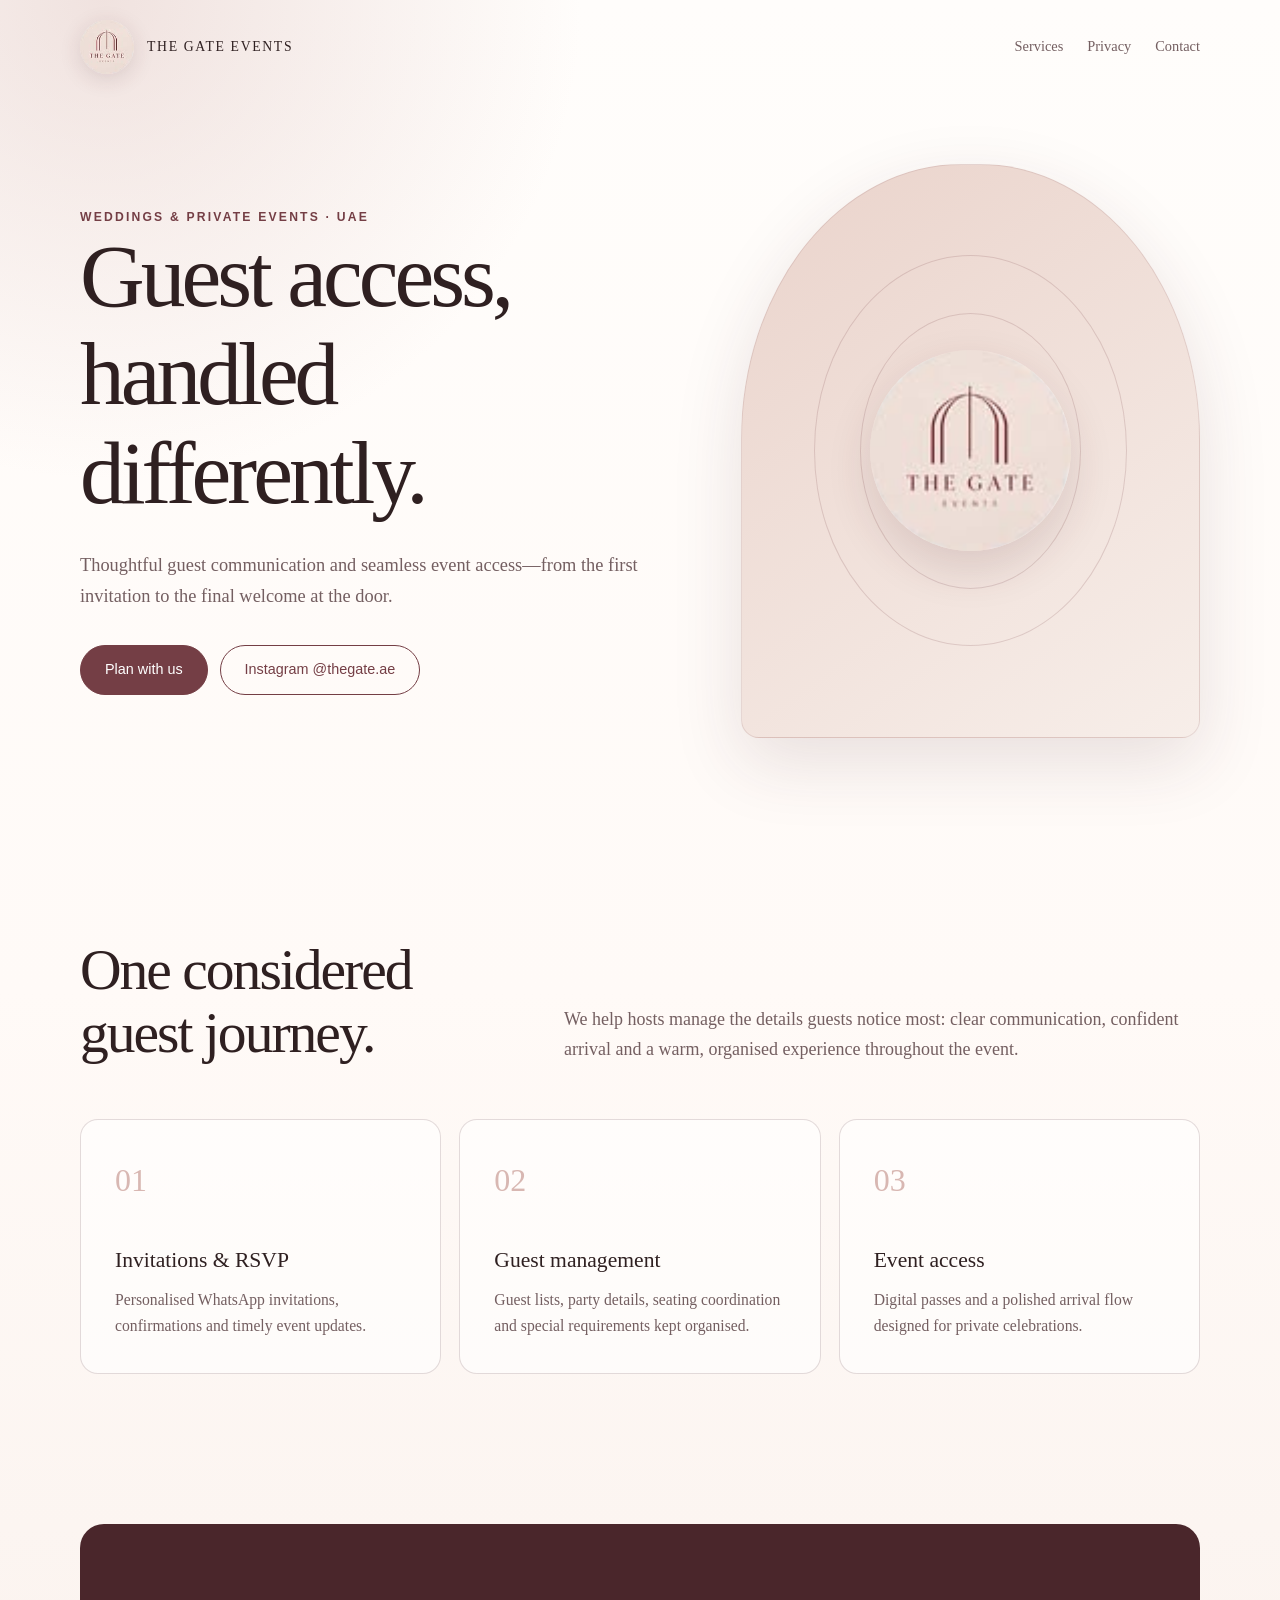
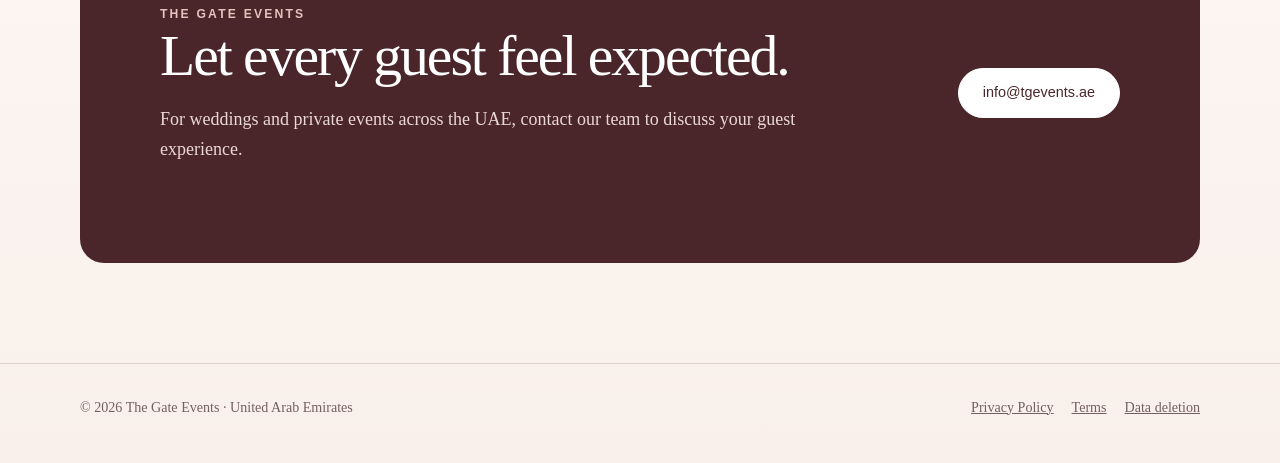
==== index.html @ 9bde5245 "Publish The Gate Events website and privacy policy" ====
<!doctype html>
<html lang="en">
<head>
  <meta charset="utf-8">
  <meta name="viewport" content="width=device-width,initial-scale=1">
  <title>The Gate Events | Guest access, handled differently</title>
  <meta name="description" content="The Gate Events manages invitations, RSVPs, guest lists, seating and digital entry for weddings and private events in the UAE.">
  <link rel="canonical" href="https://tgevents.ae/">
  <link rel="icon" type="image/svg+xml" href="data:image/svg+xml,%3Csvg xmlns='http://www.w3.org/2000/svg' viewBox='0 0 64 64'%3E%3Crect width='64' height='64' rx='15' fill='%23743e45'/%3E%3Cpath d='M17 48V29c0-9 6-16 15-16s15 7 15 16v19M25 48V27c0-5 3-9 7-9s7 4 7 9v21M13 48h38' fill='none' stroke='%23fffaf7' stroke-width='3'/%3E%3C/svg%3E">
  <link rel="stylesheet" href="/assets/style.css">
</head>
<body>
  <header class="shell nav">
    <a class="brand" href="/" aria-label="The Gate Events home"><img src="/assets/logo.jpg" alt="The Gate Events logo"><span>The Gate Events</span></a>
    <nav class="nav-links" aria-label="Primary navigation"><a href="#services">Services</a><a href="/policy/">Privacy</a><a href="mailto:info@tgevents.ae">Contact</a></nav>
  </header>

  <main>
    <section class="shell hero">
      <div>
        <div class="eyebrow">Weddings &amp; private events · UAE</div>
        <h1>Guest access, handled differently.</h1>
        <p>Thoughtful guest communication and seamless event access—from the first invitation to the final welcome at the door.</p>
        <div class="actions"><a class="button" href="mailto:info@tgevents.ae">Plan with us</a><a class="button secondary" href="https://www.instagram.com/thegate.ae/" rel="noopener">Instagram @thegate.ae</a></div>
      </div>
      <div class="monogram-card" aria-hidden="true"><img src="/assets/logo.jpg" alt=""></div>
    </section>

    <section class="section" id="services">
      <div class="shell">
        <div class="section-heading"><h2>One considered guest journey.</h2><p>We help hosts manage the details guests notice most: clear communication, confident arrival and a warm, organised experience throughout the event.</p></div>
        <div class="services">
          <article class="service"><span>01</span><h3>Invitations &amp; RSVP</h3><p>Personalised WhatsApp invitations, confirmations and timely event updates.</p></article>
          <article class="service"><span>02</span><h3>Guest management</h3><p>Guest lists, party details, seating coordination and special requirements kept organised.</p></article>
          <article class="service"><span>03</span><h3>Event access</h3><p>Digital passes and a polished arrival flow designed for private celebrations.</p></article>
        </div>
      </div>
    </section>

    <section class="shell contact-band">
      <div><div class="eyebrow" style="color:#e4c3be">The Gate Events</div><h2>Let every guest feel expected.</h2><p>For weddings and private events across the UAE, contact our team to discuss your guest experience.</p></div>
      <a class="button" href="mailto:info@tgevents.ae">info@tgevents.ae</a>
    </section>
  </main>

  <footer><div class="shell footer-row"><span>© 2026 The Gate Events · United Arab Emirates</span><div class="footer-links"><a href="/policy/">Privacy Policy</a><a href="/terms/">Terms</a><a href="/data-deletion/">Data deletion</a></div></div></footer>
</body>
</html>
---- assets/style.css ----
:root {
  color-scheme: light;
  --ink: #2f2021;
  --muted: #745f61;
  --wine: #743e45;
  --wine-dark: #4a262b;
  --rose: #d8b7b2;
  --paper: #fffaf7;
  --cream: #f4e7df;
  --line: rgba(91, 52, 57, 0.17);
  --shadow: 0 24px 70px rgba(75, 38, 43, 0.13);
}

* { box-sizing: border-box; }

html { scroll-behavior: smooth; }

body {
  margin: 0;
  color: var(--ink);
  background:
    radial-gradient(circle at 8% 0%, rgba(216, 183, 178, 0.38), transparent 30rem),
    linear-gradient(180deg, #fffdfb 0%, var(--paper) 48%, #f9f0eb 100%);
  font-family: Georgia, "Times New Roman", serif;
  font-size: 18px;
  line-height: 1.65;
}

a { color: inherit; }

.shell {
  width: min(1120px, calc(100% - 36px));
  margin-inline: auto;
}

.nav {
  display: flex;
  align-items: center;
  justify-content: space-between;
  gap: 24px;
  min-height: 94px;
}

.brand {
  display: inline-flex;
  align-items: center;
  gap: 13px;
  color: var(--ink);
  text-decoration: none;
  letter-spacing: 0.12em;
  text-transform: uppercase;
  font-size: 0.86rem;
}

.brand img {
  width: 54px;
  height: 54px;
  border-radius: 50%;
  object-fit: cover;
  box-shadow: 0 5px 22px rgba(75, 38, 43, 0.14);
}

.nav-links { display: flex; gap: 24px; align-items: center; }
.nav-links a { color: var(--muted); text-decoration: none; font-size: 0.9rem; }
.nav-links a:hover, .nav-links a:focus-visible { color: var(--wine); }

.hero {
  min-height: 69vh;
  display: grid;
  grid-template-columns: 1.1fr 0.9fr;
  align-items: center;
  gap: clamp(42px, 8vw, 100px);
  padding: 70px 0 100px;
}

.eyebrow {
  color: var(--wine);
  font-family: Arial, sans-serif;
  font-size: 0.76rem;
  font-weight: 700;
  letter-spacing: 0.18em;
  text-transform: uppercase;
}

h1, h2, h3 { font-weight: 400; line-height: 1.1; margin: 0; }
h1 { font-size: clamp(3.25rem, 7vw, 6.7rem); letter-spacing: -0.045em; max-width: 820px; }
h2 { font-size: clamp(2.15rem, 4.5vw, 4rem); letter-spacing: -0.035em; }
h3 { font-size: 1.35rem; }

.hero p { max-width: 650px; color: var(--muted); font-size: 1.15rem; margin: 28px 0 34px; }

.actions { display: flex; flex-wrap: wrap; gap: 12px; }
.button {
  display: inline-flex;
  align-items: center;
  justify-content: center;
  min-height: 50px;
  padding: 0 24px;
  border: 1px solid var(--wine);
  border-radius: 999px;
  background: var(--wine);
  color: white;
  text-decoration: none;
  font-family: Arial, sans-serif;
  font-size: 0.9rem;
  transition: 160ms ease;
}

.button:hover, .button:focus-visible { background: var(--wine-dark); transform: translateY(-1px); }
.button.secondary { color: var(--wine); background: transparent; }

.monogram-card {
  position: relative;
  aspect-ratio: 4 / 5;
  border-radius: 48% 48% 18px 18px;
  display: grid;
  place-items: center;
  background: linear-gradient(145deg, #ead3cb, #f7eee9);
  border: 1px solid rgba(116, 62, 69, 0.13);
  box-shadow: var(--shadow);
  overflow: hidden;
}

.monogram-card::before, .monogram-card::after {
  content: "";
  position: absolute;
  width: 68%;
  height: 68%;
  border: 1px solid rgba(116, 62, 69, 0.18);
  border-radius: 50%;
}

.monogram-card::after { width: 48%; height: 48%; }
.monogram-card img { position: relative; z-index: 1; width: 44%; border-radius: 50%; box-shadow: 0 18px 45px rgba(75,38,43,.14); }

.section { padding: 100px 0; }
.section-heading { display: grid; grid-template-columns: 0.8fr 1.2fr; gap: 60px; align-items: end; margin-bottom: 55px; }
.section-heading p { margin: 0; color: var(--muted); max-width: 630px; }

.services { display: grid; grid-template-columns: repeat(3, 1fr); gap: 18px; }
.service {
  min-height: 245px;
  padding: 34px;
  border: 1px solid var(--line);
  border-radius: 18px;
  background: rgba(255,255,255,.58);
}
.service span { display: block; color: var(--rose); font-size: 2rem; margin-bottom: 42px; }
.service p { color: var(--muted); margin: 14px 0 0; font-size: .98rem; }

.contact-band {
  margin: 50px auto 100px;
  padding: clamp(40px, 7vw, 80px);
  border-radius: 24px;
  color: white;
  background: var(--wine-dark);
  display: grid;
  grid-template-columns: 1fr auto;
  align-items: center;
  gap: 30px;
}
.contact-band p { color: #ead8d5; max-width: 650px; }
.contact-band .button { background: white; border-color: white; color: var(--wine-dark); }

footer { border-top: 1px solid var(--line); padding: 32px 0 44px; color: var(--muted); font-size: .88rem; }
.footer-row { display: flex; justify-content: space-between; gap: 24px; flex-wrap: wrap; }
.footer-links { display: flex; gap: 18px; flex-wrap: wrap; }

.legal-header { padding: 70px 0 52px; border-bottom: 1px solid var(--line); }
.legal-header h1 { font-size: clamp(2.7rem, 6vw, 5rem); margin: 12px 0 18px; }
.legal-header p { color: var(--muted); max-width: 760px; }
.legal { width: min(820px, calc(100% - 36px)); margin: 0 auto; padding: 68px 0 110px; }
.legal h2 { font-size: 1.7rem; margin: 48px 0 16px; letter-spacing: -0.015em; }
.legal p, .legal li { color: #594649; }
.legal li + li { margin-top: 9px; }
.legal .notice { padding: 24px; border-radius: 14px; background: var(--cream); border: 1px solid var(--line); }

@media (max-width: 780px) {
  body { font-size: 16px; }
  .nav { min-height: 78px; }
  .nav-links a:not(:last-child) { display: none; }
  .hero { grid-template-columns: 1fr; padding: 52px 0 74px; }
  .monogram-card { aspect-ratio: 5 / 3.4; border-radius: 110px 110px 16px 16px; }
  .monogram-card img { width: 30%; }
  .section { padding: 72px 0; }
  .section-heading, .contact-band { grid-template-columns: 1fr; gap: 24px; }
  .services { grid-template-columns: 1fr; }
  .service { min-height: 0; }
  .service span { margin-bottom: 24px; }
}
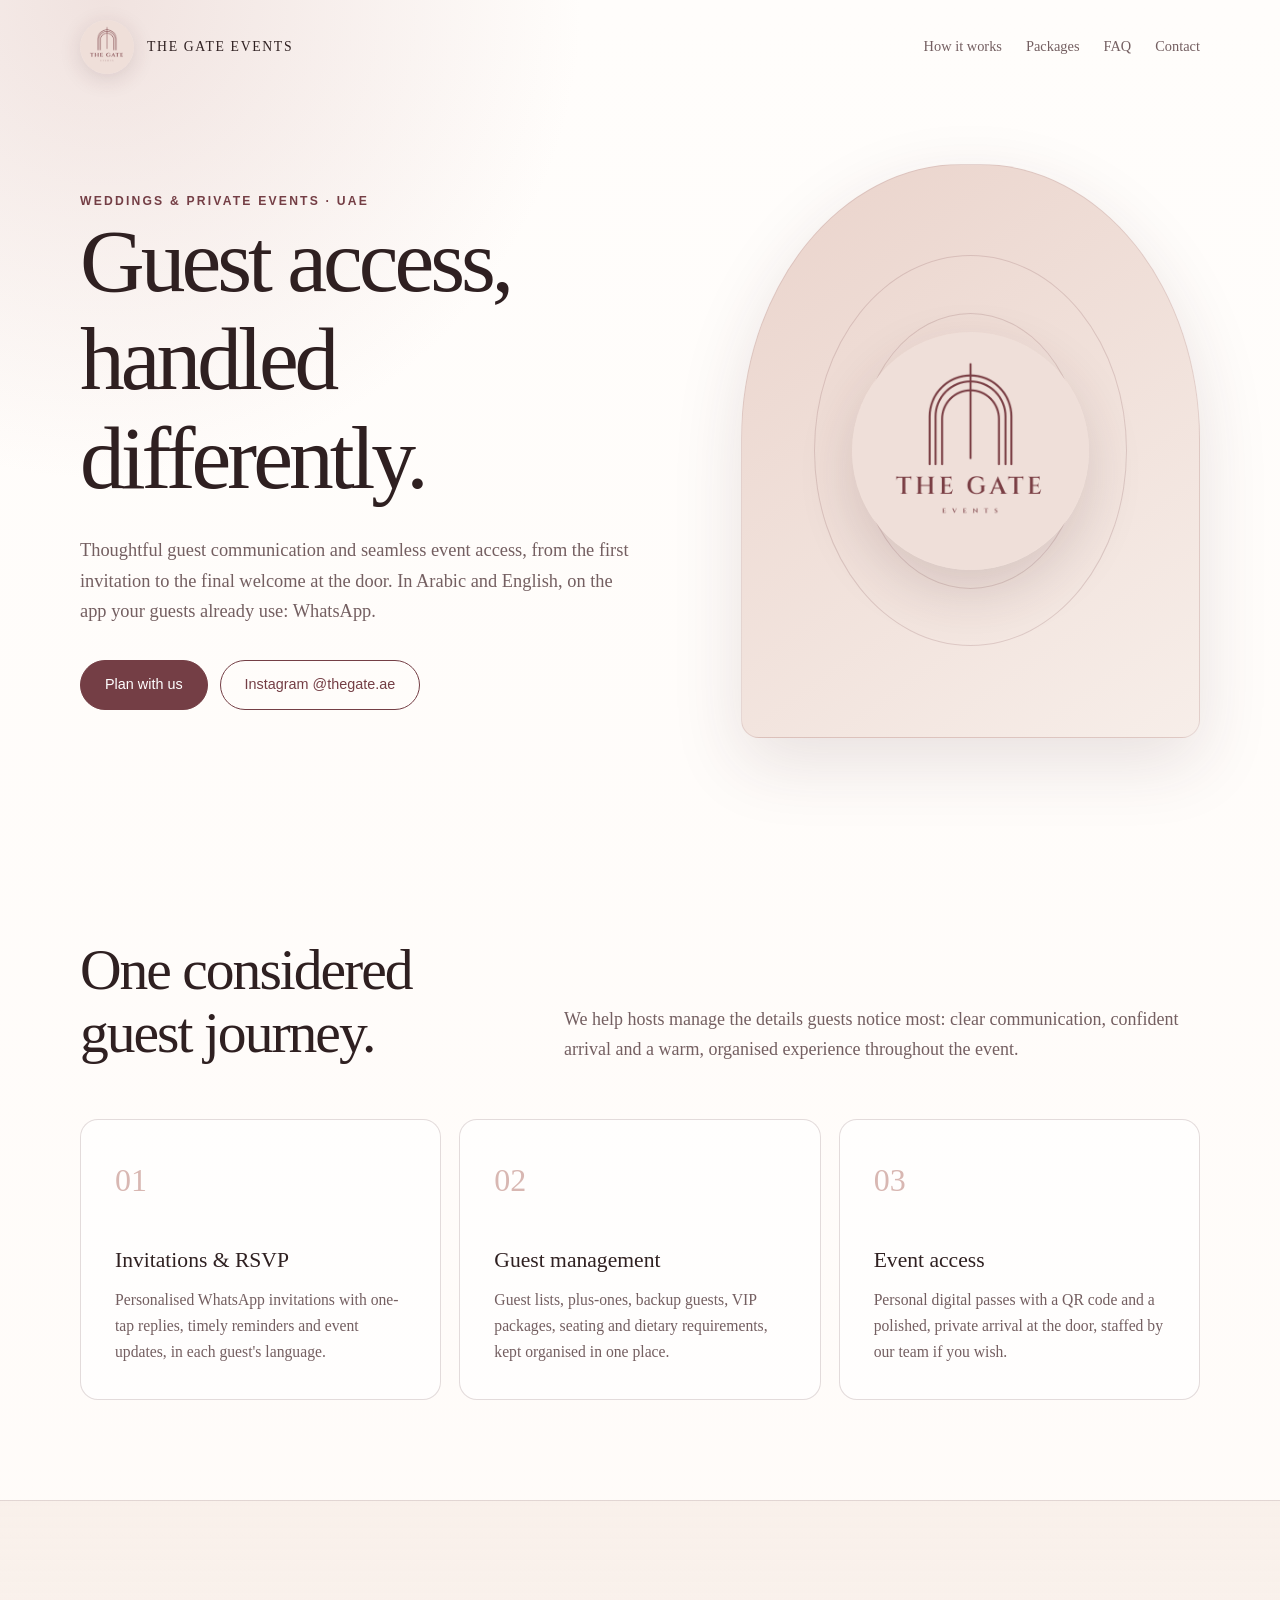
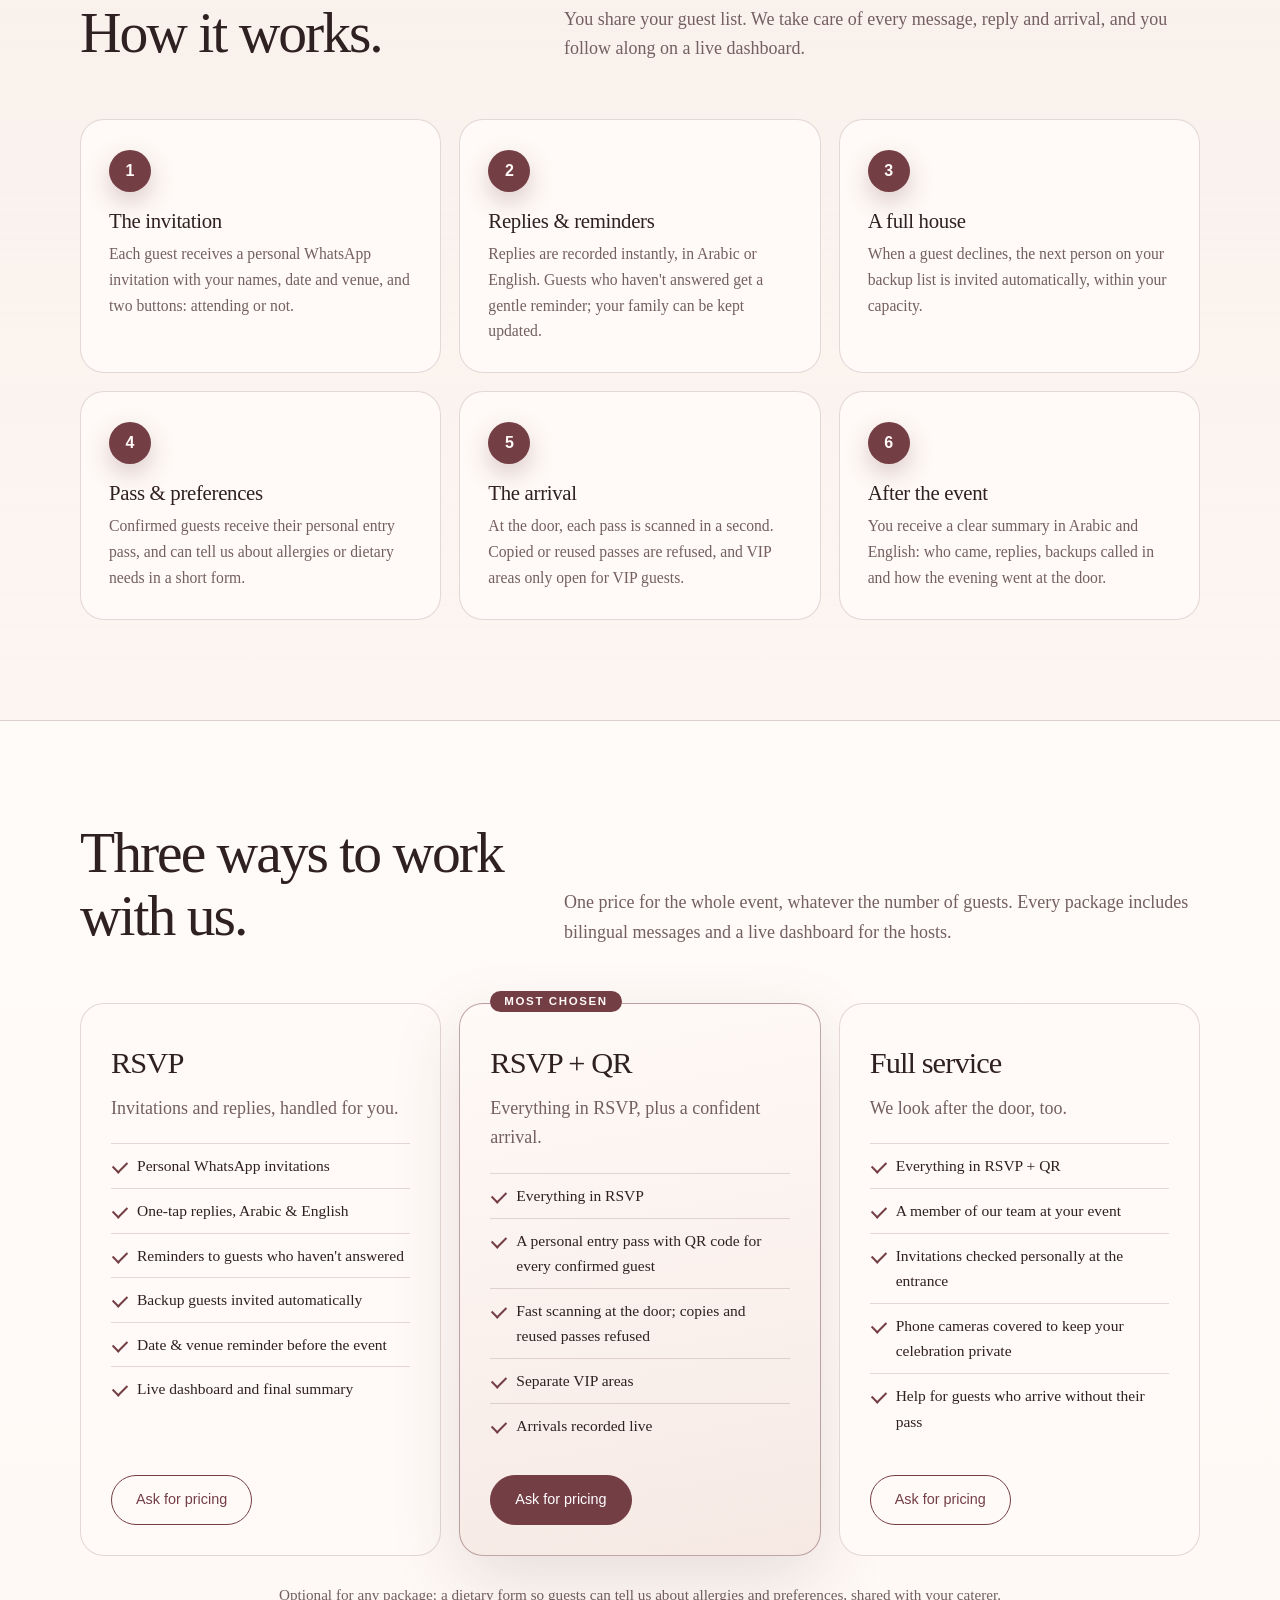
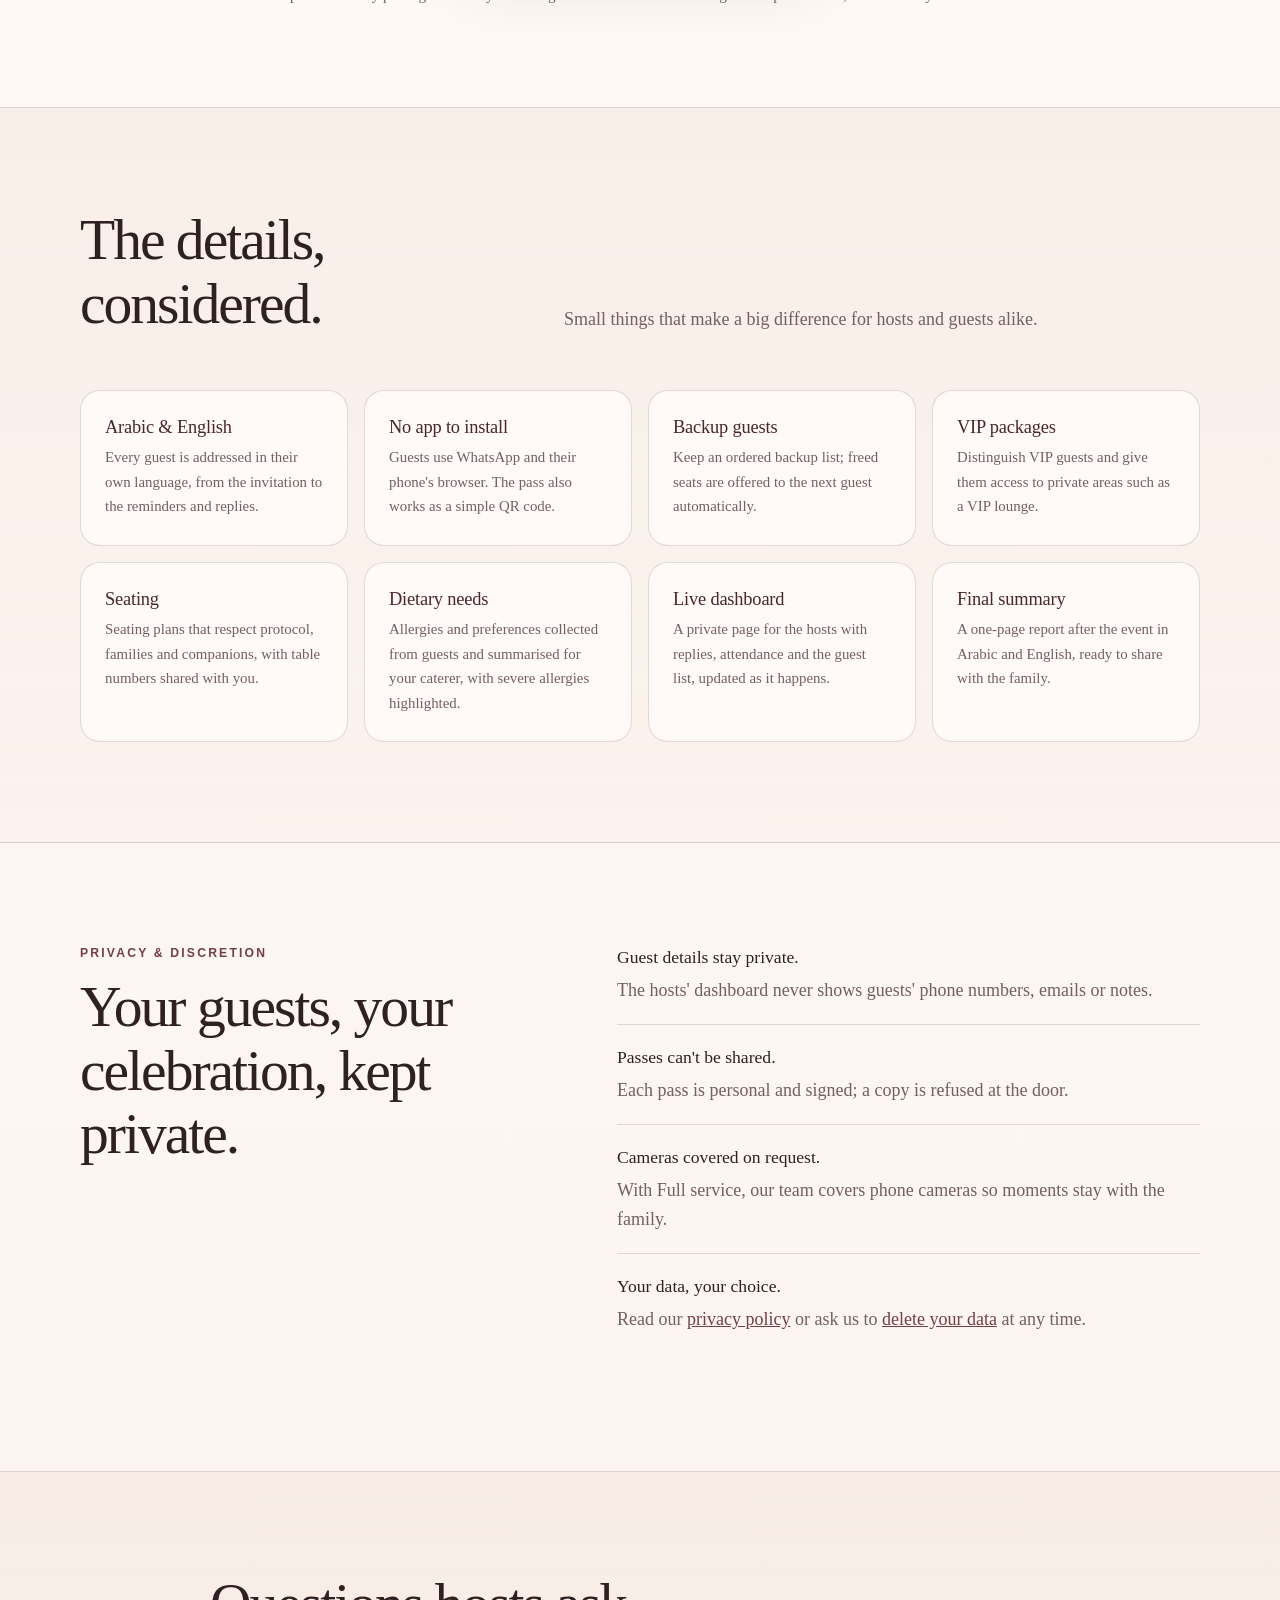
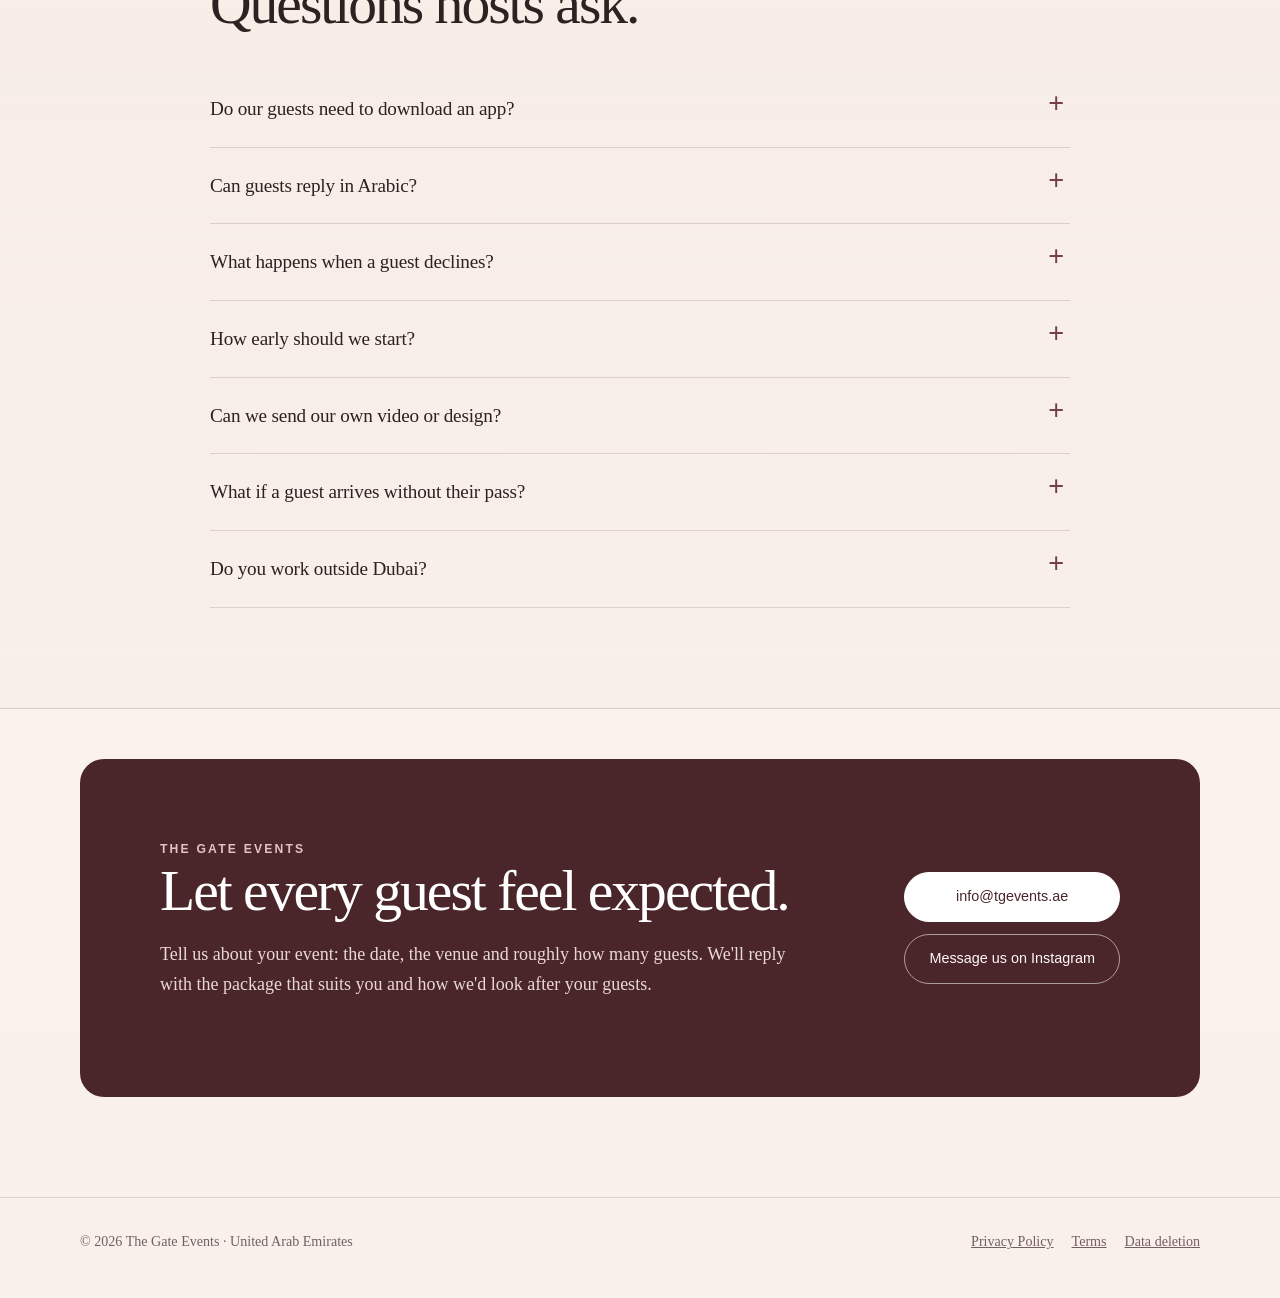
==== commit 9fb19b5b: "More information on the homepage, sharp logo - New sections: how it works (6 steps), the three packa" ====
--- a/index.html
+++ b/index.html
@@ -4,15 +4,22 @@
   <meta charset="utf-8">
   <meta name="viewport" content="width=device-width,initial-scale=1">
   <title>The Gate Events | Guest access, handled differently</title>
-  <meta name="description" content="The Gate Events manages invitations, RSVPs, guest lists, seating and digital entry for weddings and private events in the UAE.">
+  <meta name="description" content="The Gate Events manages WhatsApp invitations, RSVPs, guest lists, seating, dietary needs, digital entry passes and door teams for weddings and private events in the UAE, in Arabic and English.">
   <link rel="canonical" href="https://tgevents.ae/">
-  <link rel="icon" type="image/svg+xml" href="data:image/svg+xml,%3Csvg xmlns='http://www.w3.org/2000/svg' viewBox='0 0 64 64'%3E%3Crect width='64' height='64' rx='15' fill='%23743e45'/%3E%3Cpath d='M17 48V29c0-9 6-16 15-16s15 7 15 16v19M25 48V27c0-5 3-9 7-9s7 4 7 9v21M13 48h38' fill='none' stroke='%23fffaf7' stroke-width='3'/%3E%3C/svg%3E">
+  <link rel="icon" type="image/png" href="/assets/logo-1024.png">
+  <link rel="apple-touch-icon" href="/assets/logo-1024.png">
+  <meta property="og:type" content="website">
+  <meta property="og:url" content="https://tgevents.ae/">
+  <meta property="og:title" content="The Gate Events · Guest access, handled differently">
+  <meta property="og:description" content="Invitations, RSVPs, guest lists, seating and entry for weddings and private events in the UAE.">
+  <meta property="og:image" content="https://tgevents.ae/assets/og-image.png">
+  <meta name="twitter:card" content="summary_large_image">
   <link rel="stylesheet" href="/assets/style.css">
 </head>
 <body>
   <header class="shell nav">
-    <a class="brand" href="/" aria-label="The Gate Events home"><img src="/assets/logo.jpg" alt="The Gate Events logo"><span>The Gate Events</span></a>
-    <nav class="nav-links" aria-label="Primary navigation"><a href="#services">Services</a><a href="/policy/">Privacy</a><a href="mailto:info@tgevents.ae">Contact</a></nav>
+    <a class="brand" href="/" aria-label="The Gate Events home"><img src="/assets/logo-1024.png" alt="The Gate Events logo" width="44" height="44"><span>The Gate Events</span></a>
+    <nav class="nav-links" aria-label="Primary navigation"><a href="#how">How it works</a><a href="#packages">Packages</a><a href="#faq">FAQ</a><a href="#contact">Contact</a></nav>
   </header>
 
   <main>
@@ -20,26 +27,136 @@
       <div>
         <div class="eyebrow">Weddings &amp; private events · UAE</div>
         <h1>Guest access, handled differently.</h1>
-        <p>Thoughtful guest communication and seamless event access—from the first invitation to the final welcome at the door.</p>
-        <div class="actions"><a class="button" href="mailto:info@tgevents.ae">Plan with us</a><a class="button secondary" href="https://www.instagram.com/thegate.ae/" rel="noopener">Instagram @thegate.ae</a></div>
+        <p>Thoughtful guest communication and seamless event access, from the first invitation to the final welcome at the door. In Arabic and English, on the app your guests already use: WhatsApp.</p>
+        <div class="actions"><a class="button" href="#contact">Plan with us</a><a class="button secondary" href="https://www.instagram.com/thegate.ae/" rel="noopener">Instagram @thegate.ae</a></div>
       </div>
-      <div class="monogram-card" aria-hidden="true"><img src="/assets/logo.jpg" alt=""></div>
+      <div class="monogram-card" aria-hidden="true"><img src="/assets/logo-1024.png" alt="" width="512" height="512"></div>
     </section>
 
     <section class="section" id="services">
       <div class="shell">
         <div class="section-heading"><h2>One considered guest journey.</h2><p>We help hosts manage the details guests notice most: clear communication, confident arrival and a warm, organised experience throughout the event.</p></div>
         <div class="services">
-          <article class="service"><span>01</span><h3>Invitations &amp; RSVP</h3><p>Personalised WhatsApp invitations, confirmations and timely event updates.</p></article>
-          <article class="service"><span>02</span><h3>Guest management</h3><p>Guest lists, party details, seating coordination and special requirements kept organised.</p></article>
-          <article class="service"><span>03</span><h3>Event access</h3><p>Digital passes and a polished arrival flow designed for private celebrations.</p></article>
+          <article class="service"><span>01</span><h3>Invitations &amp; RSVP</h3><p>Personalised WhatsApp invitations with one-tap replies, timely reminders and event updates, in each guest's language.</p></article>
+          <article class="service"><span>02</span><h3>Guest management</h3><p>Guest lists, plus-ones, backup guests, VIP packages, seating and dietary requirements, kept organised in one place.</p></article>
+          <article class="service"><span>03</span><h3>Event access</h3><p>Personal digital passes with a QR code and a polished, private arrival at the door, staffed by our team if you wish.</p></article>
         </div>
       </div>
     </section>
 
-    <section class="shell contact-band">
-      <div><div class="eyebrow" style="color:#e4c3be">The Gate Events</div><h2>Let every guest feel expected.</h2><p>For weddings and private events across the UAE, contact our team to discuss your guest experience.</p></div>
-      <a class="button" href="mailto:info@tgevents.ae">info@tgevents.ae</a>
+    <section class="section tint" id="how">
+      <div class="shell">
+        <div class="section-heading"><h2>How it works.</h2><p>You share your guest list. We take care of every message, reply and arrival, and you follow along on a live dashboard.</p></div>
+        <ol class="steps">
+          <li><span class="step-n">1</span><h3>The invitation</h3><p>Each guest receives a personal WhatsApp invitation with your names, date and venue, and two buttons: attending or not.</p></li>
+          <li><span class="step-n">2</span><h3>Replies &amp; reminders</h3><p>Replies are recorded instantly, in Arabic or English. Guests who haven't answered get a gentle reminder; your family can be kept updated.</p></li>
+          <li><span class="step-n">3</span><h3>A full house</h3><p>When a guest declines, the next person on your backup list is invited automatically, within your capacity.</p></li>
+          <li><span class="step-n">4</span><h3>Pass &amp; preferences</h3><p>Confirmed guests receive their personal entry pass, and can tell us about allergies or dietary needs in a short form.</p></li>
+          <li><span class="step-n">5</span><h3>The arrival</h3><p>At the door, each pass is scanned in a second. Copied or reused passes are refused, and VIP areas only open for VIP guests.</p></li>
+          <li><span class="step-n">6</span><h3>After the event</h3><p>You receive a clear summary in Arabic and English: who came, replies, backups called in and how the evening went at the door.</p></li>
+        </ol>
+      </div>
+    </section>
+
+    <section class="section" id="packages">
+      <div class="shell">
+        <div class="section-heading"><h2>Three ways to work with us.</h2><p>One price for the whole event, whatever the number of guests. Every package includes bilingual messages and a live dashboard for the hosts.</p></div>
+        <div class="packages">
+          <article class="package">
+            <div class="package-name">RSVP</div>
+            <p class="package-lead">Invitations and replies, handled for you.</p>
+            <ul>
+              <li>Personal WhatsApp invitations</li>
+              <li>One-tap replies, Arabic &amp; English</li>
+              <li>Reminders to guests who haven't answered</li>
+              <li>Backup guests invited automatically</li>
+              <li>Date &amp; venue reminder before the event</li>
+              <li>Live dashboard and final summary</li>
+            </ul>
+            <a class="button secondary" href="#contact">Ask for pricing</a>
+          </article>
+          <article class="package featured">
+            <div class="package-tag">Most chosen</div>
+            <div class="package-name">RSVP + QR</div>
+            <p class="package-lead">Everything in RSVP, plus a confident arrival.</p>
+            <ul>
+              <li>Everything in RSVP</li>
+              <li>A personal entry pass with QR code for every confirmed guest</li>
+              <li>Fast scanning at the door; copies and reused passes refused</li>
+              <li>Separate VIP areas</li>
+              <li>Arrivals recorded live</li>
+            </ul>
+            <a class="button" href="#contact">Ask for pricing</a>
+          </article>
+          <article class="package">
+            <div class="package-name">Full service</div>
+            <p class="package-lead">We look after the door, too.</p>
+            <ul>
+              <li>Everything in RSVP + QR</li>
+              <li>A member of our team at your event</li>
+              <li>Invitations checked personally at the entrance</li>
+              <li>Phone cameras covered to keep your celebration private</li>
+              <li>Help for guests who arrive without their pass</li>
+            </ul>
+            <a class="button secondary" href="#contact">Ask for pricing</a>
+          </article>
+        </div>
+        <p class="note-line">Optional for any package: a dietary form so guests can tell us about allergies and preferences, shared with your caterer.</p>
+      </div>
+    </section>
+
+    <section class="section tint">
+      <div class="shell">
+        <div class="section-heading"><h2>The details, considered.</h2><p>Small things that make a big difference for hosts and guests alike.</p></div>
+        <div class="features">
+          <div class="feature"><h3>Arabic &amp; English</h3><p>Every guest is addressed in their own language, from the invitation to the reminders and replies.</p></div>
+          <div class="feature"><h3>No app to install</h3><p>Guests use WhatsApp and their phone's browser. The pass also works as a simple QR code.</p></div>
+          <div class="feature"><h3>Backup guests</h3><p>Keep an ordered backup list; freed seats are offered to the next guest automatically.</p></div>
+          <div class="feature"><h3>VIP packages</h3><p>Distinguish VIP guests and give them access to private areas such as a VIP lounge.</p></div>
+          <div class="feature"><h3>Seating</h3><p>Seating plans that respect protocol, families and companions, with table numbers shared with you.</p></div>
+          <div class="feature"><h3>Dietary needs</h3><p>Allergies and preferences collected from guests and summarised for your caterer, with severe allergies highlighted.</p></div>
+          <div class="feature"><h3>Live dashboard</h3><p>A private page for the hosts with replies, attendance and the guest list, updated as it happens.</p></div>
+          <div class="feature"><h3>Final summary</h3><p>A one-page report after the event in Arabic and English, ready to share with the family.</p></div>
+        </div>
+      </div>
+    </section>
+
+    <section class="section">
+      <div class="shell privacy-band">
+        <div>
+          <div class="eyebrow">Privacy &amp; discretion</div>
+          <h2>Your guests, your celebration, kept private.</h2>
+        </div>
+        <div class="privacy-points">
+          <p><strong>Guest details stay private.</strong> The hosts' dashboard never shows guests' phone numbers, emails or notes.</p>
+          <p><strong>Passes can't be shared.</strong> Each pass is personal and signed; a copy is refused at the door.</p>
+          <p><strong>Cameras covered on request.</strong> With Full service, our team covers phone cameras so moments stay with the family.</p>
+          <p><strong>Your data, your choice.</strong> Read our <a href="/policy/">privacy policy</a> or ask us to <a href="/data-deletion/">delete your data</a> at any time.</p>
+        </div>
+      </div>
+    </section>
+
+    <section class="section tint" id="faq">
+      <div class="shell faq-wrap">
+        <div class="section-heading single"><h2>Questions hosts ask.</h2></div>
+        <div class="faq">
+          <details><summary>Do our guests need to download an app?</summary><p>No. Invitations and replies happen on WhatsApp, and passes open in the phone's browser. Guests simply show their pass, or its QR code, at the door.</p></details>
+          <details><summary>Can guests reply in Arabic?</summary><p>Yes. Guests can tap a button or write their answer in Arabic or English; we understand both and reply in the guest's language.</p></details>
+          <details><summary>What happens when a guest declines?</summary><p>If you keep a backup list, the next guest is invited automatically, as long as their party fits within your capacity. You can follow every change on your dashboard.</p></details>
+          <details><summary>How early should we start?</summary><p>We recommend six to eight weeks before the event, so guests have time to reply and backups can be invited comfortably.</p></details>
+          <details><summary>Can we send our own video or design?</summary><p>Yes. Invitations can carry your names, date and venue, and can include a video invitation. We'll help you prepare the wording in both languages.</p></details>
+          <details><summary>What if a guest arrives without their pass?</summary><p>With Full service, our team at the door can find the guest on the list and welcome them personally.</p></details>
+          <details><summary>Do you work outside Dubai?</summary><p>We work with weddings and private events across the United Arab Emirates. Contact us for events elsewhere in the region.</p></details>
+        </div>
+      </div>
+    </section>
+
+    <section class="shell contact-band" id="contact">
+      <div><div class="eyebrow light">The Gate Events</div><h2>Let every guest feel expected.</h2><p>Tell us about your event: the date, the venue and roughly how many guests. We'll reply with the package that suits you and how we'd look after your guests.</p></div>
+      <div class="contact-actions">
+        <a class="button" href="mailto:info@tgevents.ae?subject=Our%20event">info@tgevents.ae</a>
+        <a class="button ghost-light" href="https://www.instagram.com/thegate.ae/" rel="noopener">Message us on Instagram</a>
+      </div>
     </section>
   </main>
 
--- a/assets/style.css
+++ b/assets/style.css
@@ -188,3 +188,66 @@
   .service { min-height: 0; }
   .service span { margin-bottom: 24px; }
 }
+
+/* ---- more information (2026-10) ---------------------------------------------------------------- */
+.section.tint { background: linear-gradient(180deg, rgba(244, 231, 223, .55), rgba(244, 231, 223, .25)); border-block: 1px solid var(--line); }
+.section-heading.single { grid-template-columns: 1fr; margin-bottom: 36px; }
+
+.steps { list-style: none; margin: 0; padding: 0; display: grid; grid-template-columns: repeat(3, 1fr); gap: 18px; counter-reset: none; }
+.steps li { position: relative; padding: 30px 28px 28px; border-radius: 24px; background: var(--paper); border: 1px solid var(--line); }
+.steps h3 { margin: 18px 0 8px; font-size: 1.3rem; font-weight: 400; letter-spacing: -.015em; }
+.steps p { margin: 0; color: var(--muted); font-size: .98rem; }
+.step-n { display: inline-grid; place-items: center; width: 42px; height: 42px; border-radius: 50%; background: var(--wine); color: var(--paper);
+  font: 600 1rem/1 Arial, sans-serif; box-shadow: 0 10px 24px rgba(116, 62, 69, .25); }
+
+.packages { display: grid; grid-template-columns: repeat(3, 1fr); gap: 18px; align-items: stretch; }
+.package { position: relative; display: flex; flex-direction: column; padding: 34px 30px 30px; border-radius: 24px; background: var(--paper); border: 1px solid var(--line); }
+.package.featured { background: linear-gradient(170deg, #fffaf7, #f6e9e4); border-color: rgba(116, 62, 69, .45); box-shadow: var(--shadow); }
+.package-tag { position: absolute; top: -13px; left: 30px; padding: 5px 14px; border-radius: 999px; background: var(--wine); color: var(--paper);
+  font: 700 .72rem/1 Arial, sans-serif; letter-spacing: .14em; text-transform: uppercase; }
+.package-name { font-size: 1.9rem; letter-spacing: -.03em; }
+.package-lead { margin: 6px 0 20px; color: var(--muted); }
+.package ul { list-style: none; margin: 0 0 28px; padding: 0; flex: 1; }
+.package li { position: relative; padding: 9px 0 9px 26px; border-top: 1px solid var(--line); font-size: .97rem; }
+.package li::before { content: ""; position: absolute; left: 2px; top: 17px; width: 12px; height: 7px; border-left: 2px solid var(--wine); border-bottom: 2px solid var(--wine); transform: rotate(-45deg); }
+.package .button { align-self: flex-start; }
+.note-line { margin: 26px 0 0; color: var(--muted); text-align: center; font-size: .95rem; }
+
+.features { display: grid; grid-template-columns: repeat(4, 1fr); gap: 16px; }
+.feature { padding: 26px 24px; border-radius: 20px; background: var(--paper); border: 1px solid var(--line); }
+.feature h3 { margin: 0 0 8px; font-size: 1.15rem; font-weight: 400; letter-spacing: -.01em; color: var(--wine-dark); }
+.feature p { margin: 0; color: var(--muted); font-size: .93rem; }
+
+.privacy-band { display: grid; grid-template-columns: .9fr 1.1fr; gap: 60px; align-items: start; }
+.privacy-band h2 { margin: 12px 0 0; }
+.privacy-points p { margin: 0 0 18px; padding-bottom: 18px; border-bottom: 1px solid var(--line); color: var(--muted); }
+.privacy-points p:last-child { border-bottom: 0; }
+.privacy-points strong { color: var(--ink); font-weight: 400; font-size: 1.1rem; display: block; margin-bottom: 4px; }
+.privacy-points a { color: var(--wine); }
+
+.faq-wrap { max-width: 860px; }
+.faq details { border-bottom: 1px solid var(--line); }
+.faq summary { cursor: pointer; list-style: none; padding: 22px 40px 22px 0; font-size: 1.2rem; letter-spacing: -.01em; position: relative; }
+.faq summary::-webkit-details-marker { display: none; }
+.faq summary::after { content: "+"; position: absolute; right: 6px; top: 18px; font: 300 1.7rem/1 Arial, sans-serif; color: var(--wine); transition: transform .2s; }
+.faq details[open] summary::after { transform: rotate(45deg); }
+.faq details p { margin: 0 0 24px; color: var(--muted); max-width: 720px; }
+
+.eyebrow.light { color: #e4c3be; }
+.contact-actions { display: flex; flex-direction: column; gap: 12px; align-items: stretch; }
+.contact-band .button.ghost-light { background: transparent; color: #fffaf7; border-color: rgba(255, 250, 247, .55); }
+.contact-band .button.ghost-light:hover { background: rgba(255, 250, 247, .12); }
+.monogram-card img { height: auto; aspect-ratio: 1; }
+@media (min-width: 781px) { .monogram-card img { width: 52%; box-shadow: 0 22px 55px rgba(75, 38, 43, .16); } }
+
+@media (max-width: 980px) {
+  .steps, .packages { grid-template-columns: 1fr 1fr; }
+  .features { grid-template-columns: 1fr 1fr; }
+  .privacy-band { grid-template-columns: 1fr; gap: 24px; }
+}
+@media (max-width: 640px) {
+  .steps, .packages, .features { grid-template-columns: 1fr; }
+  .package.featured { margin-top: 10px; }
+  .nav-links { gap: 14px; }
+  .nav-links a { font-size: .82rem; }
+}
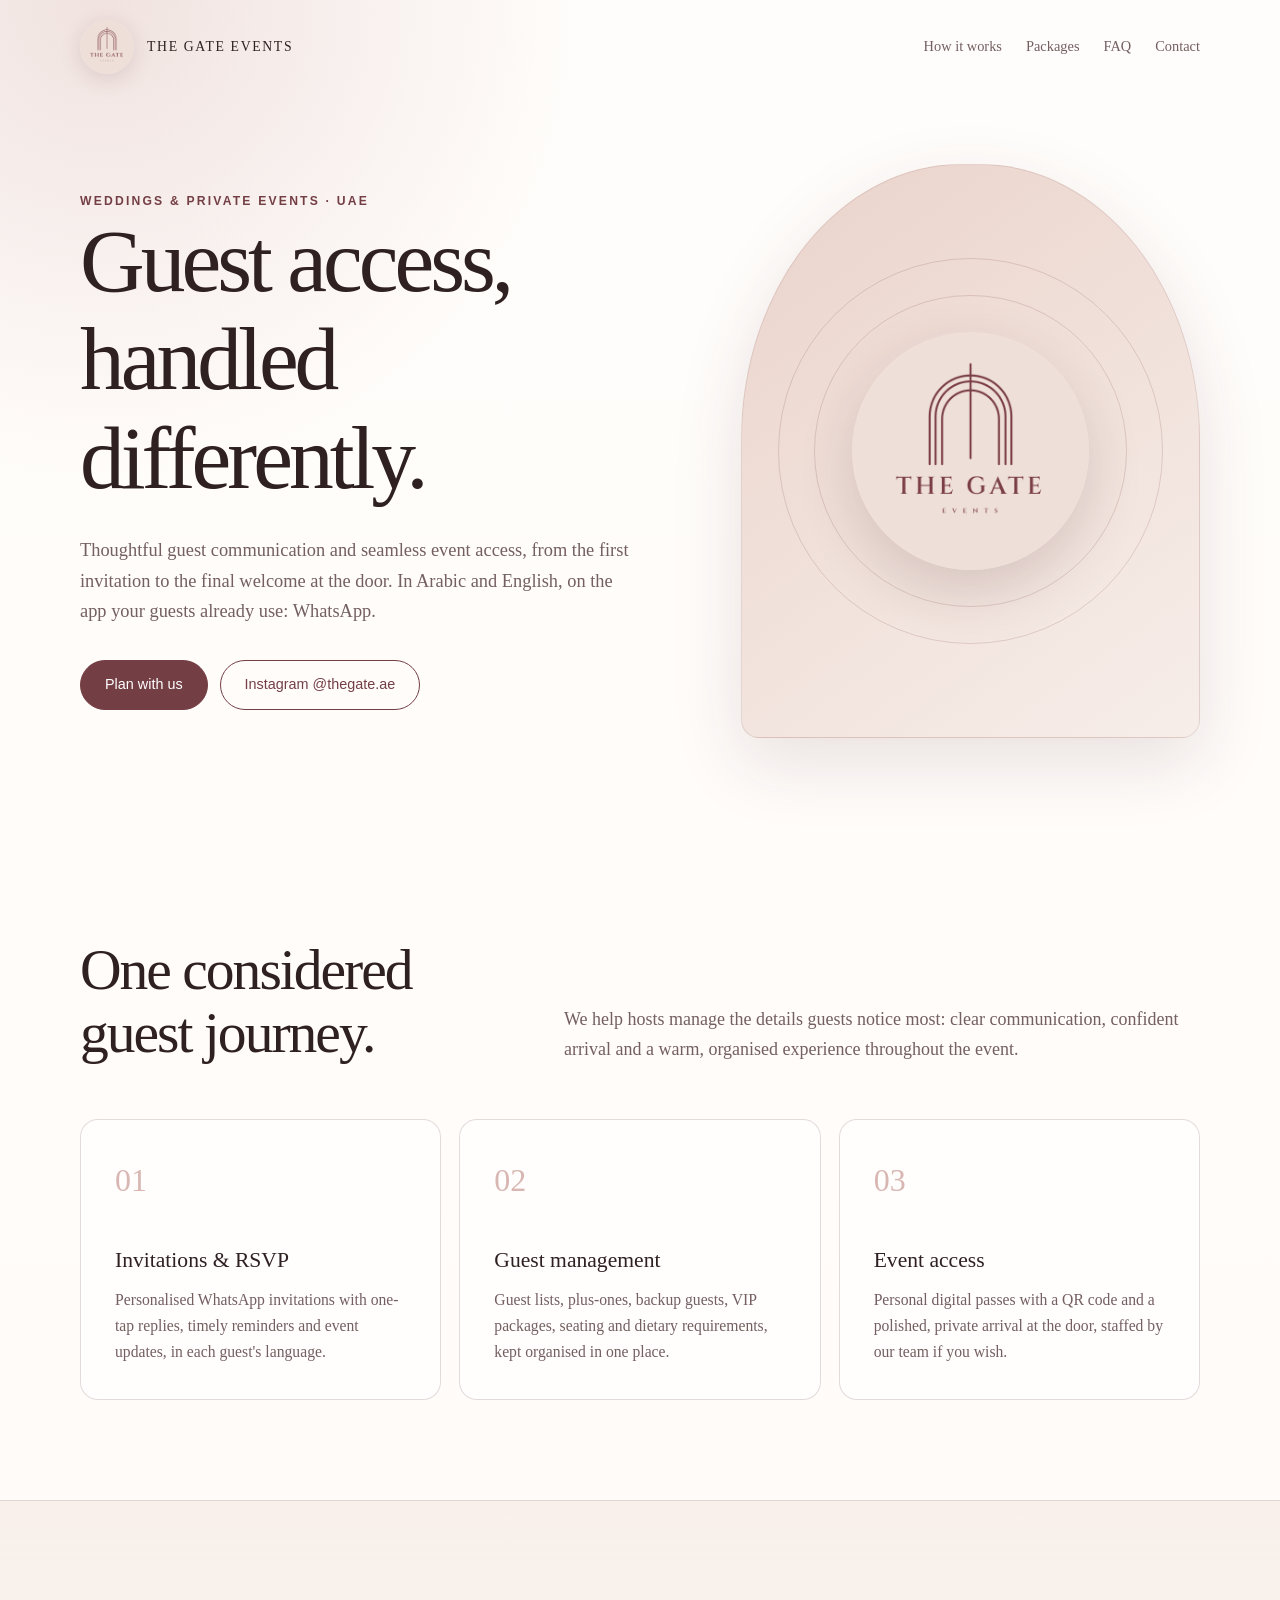
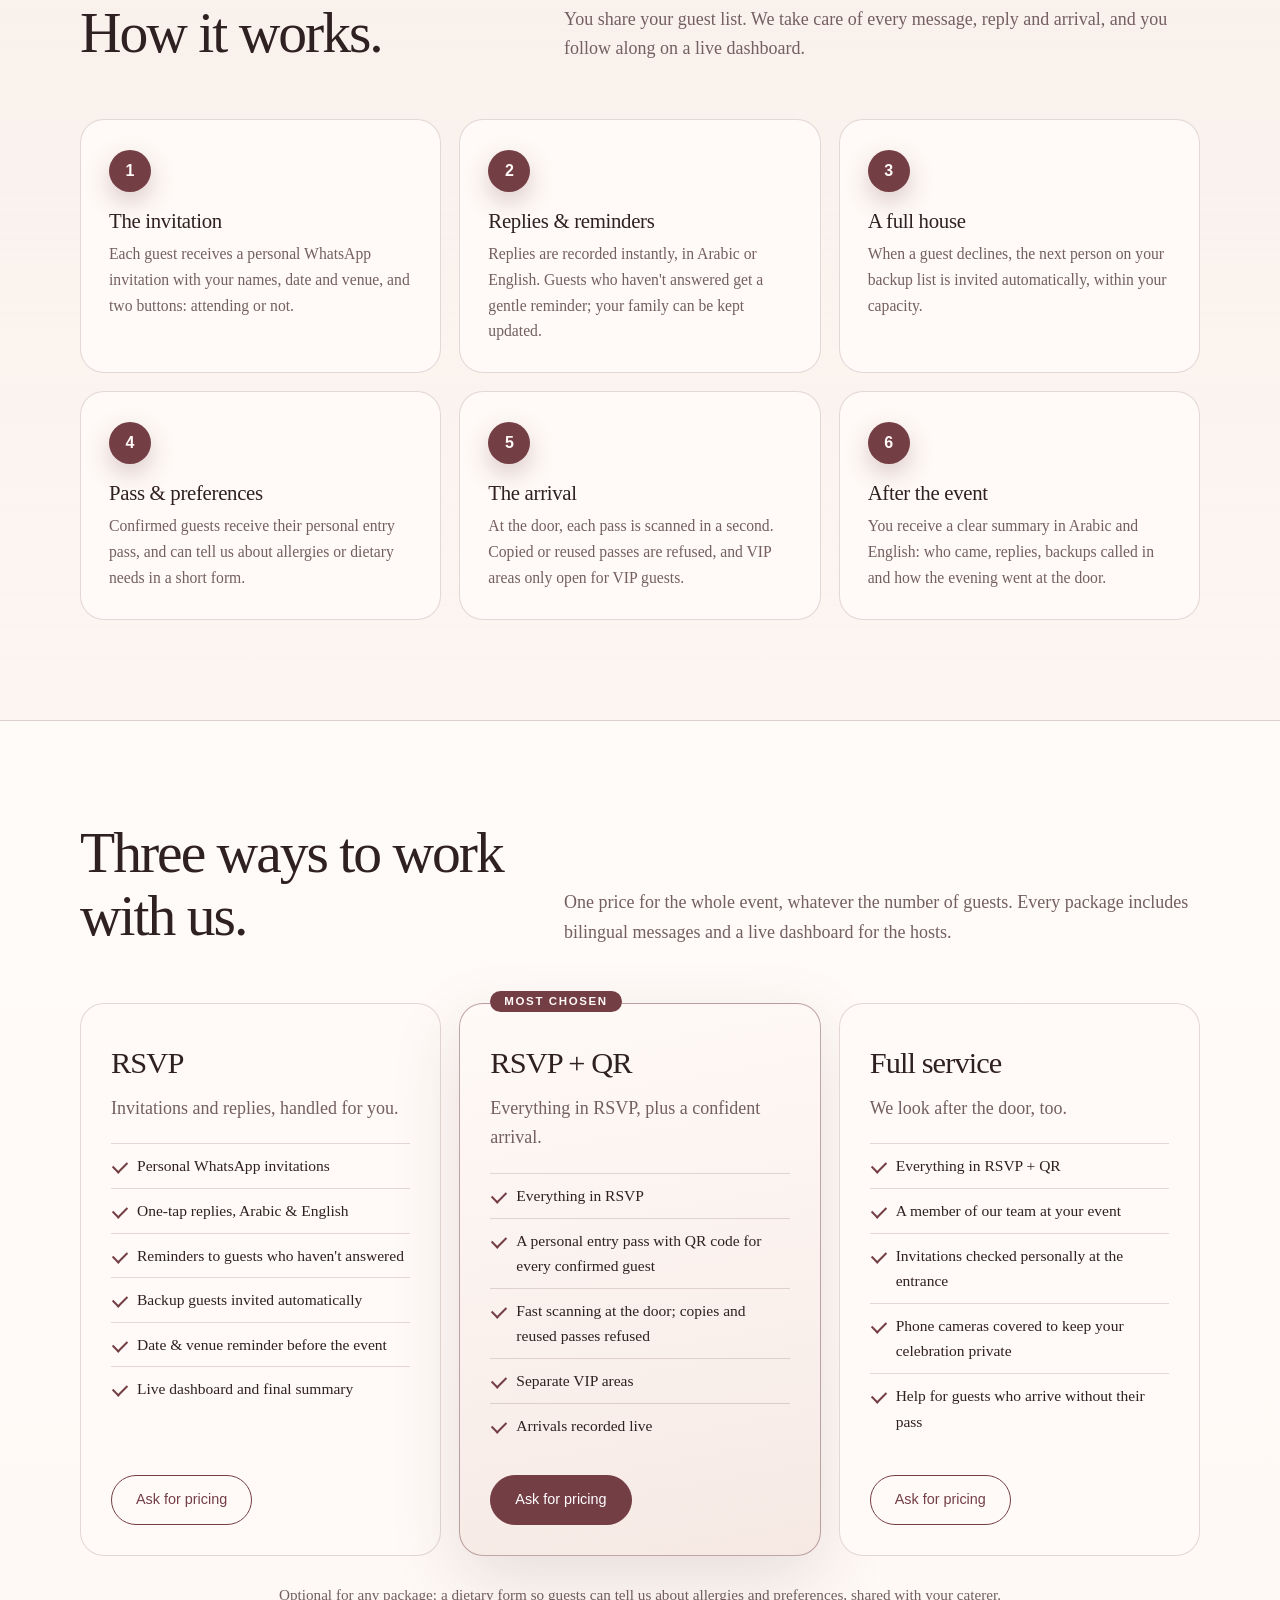
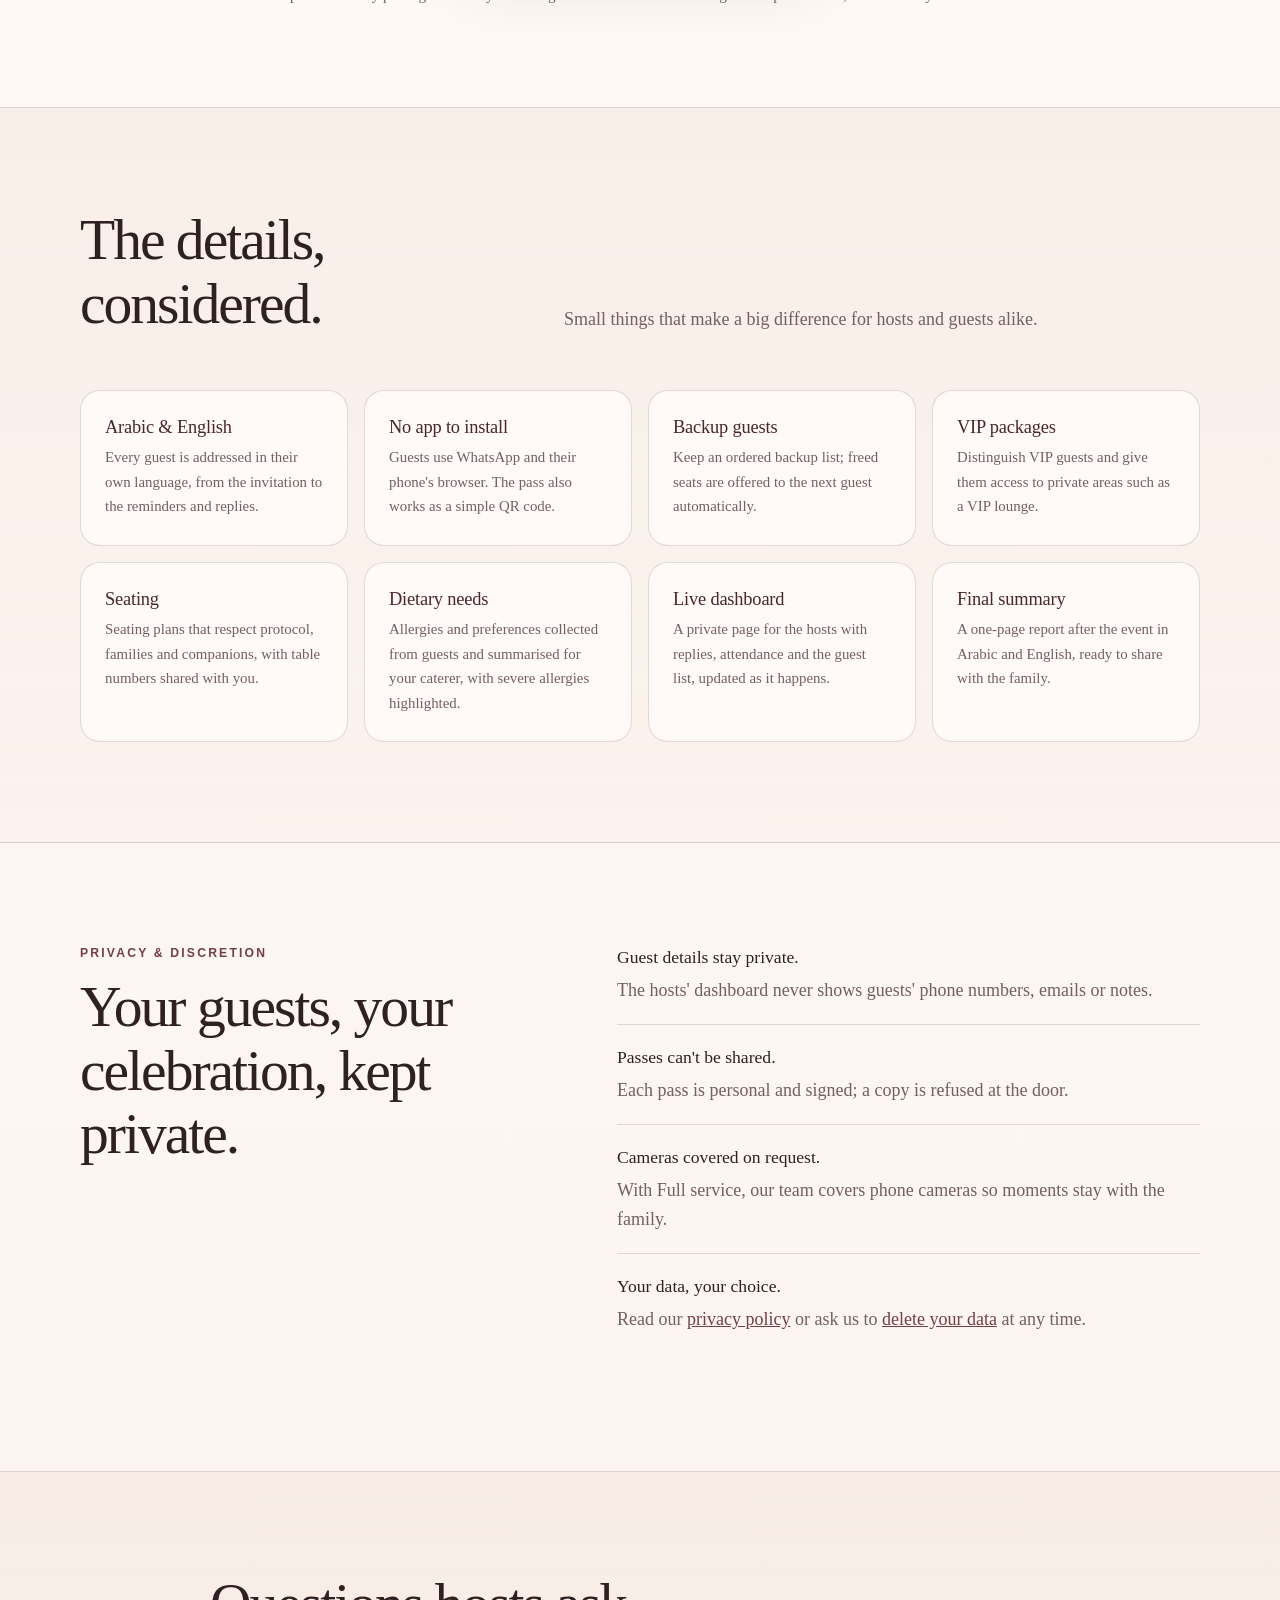
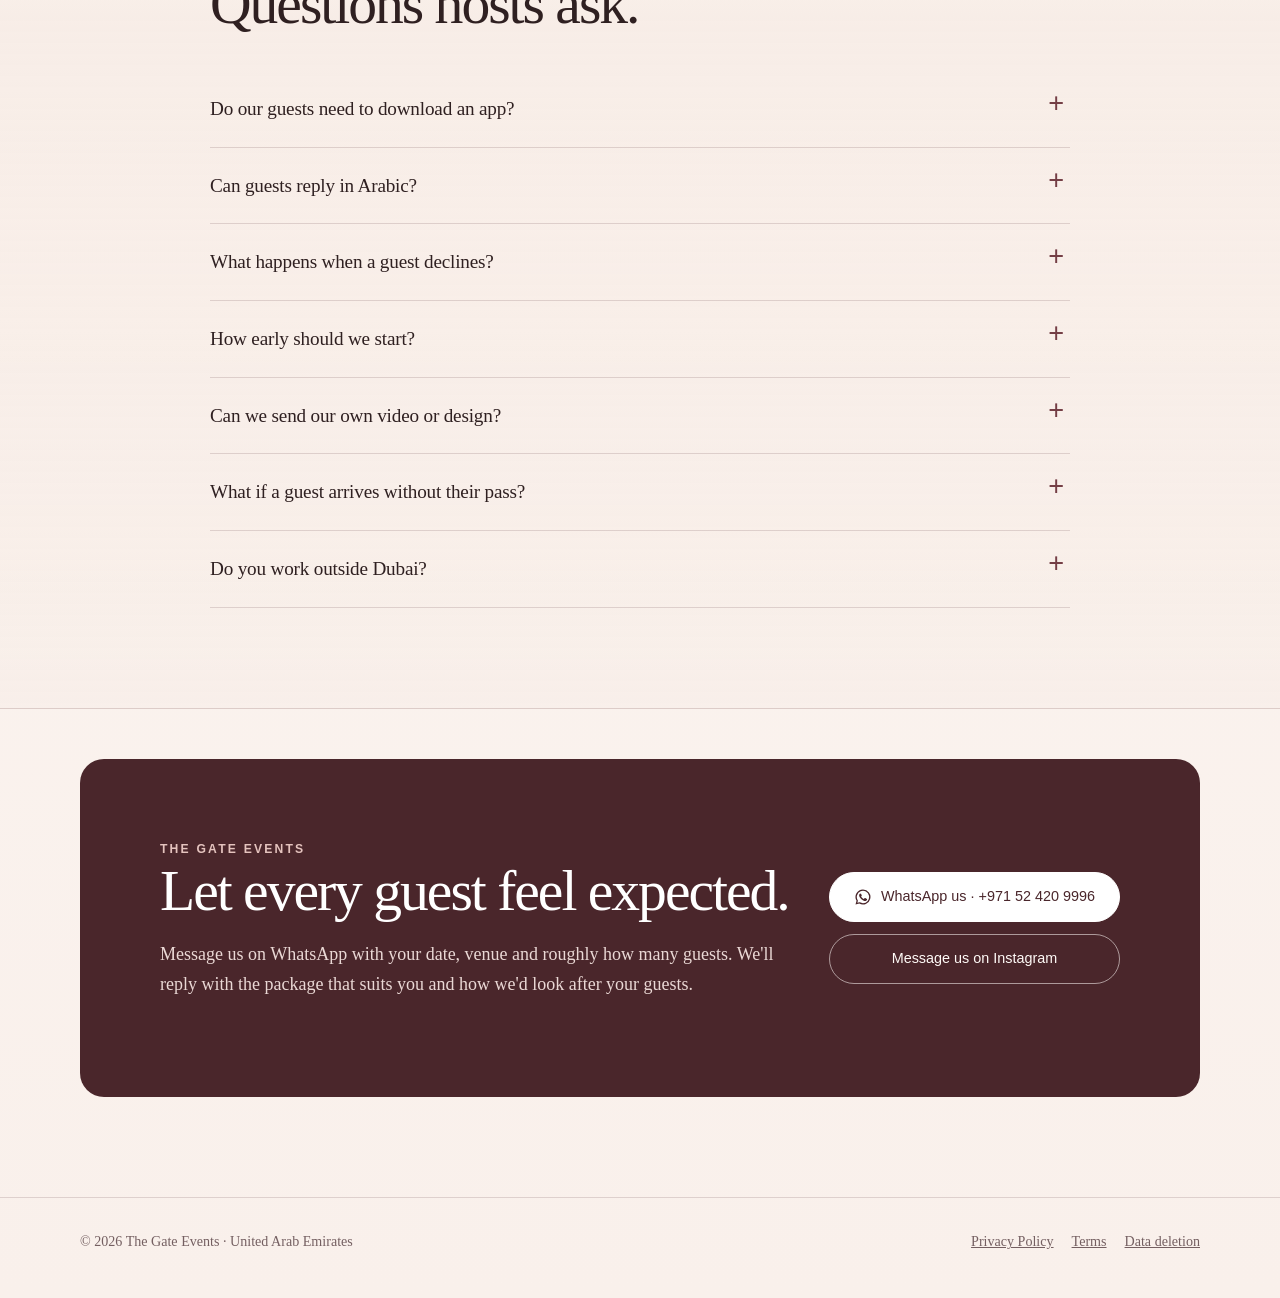
==== commit 84fe54fc: "Contact through WhatsApp (+971 52 420 9996) instead of email on the homepage Co-Authored-By: Claude " ====
--- a/index.html
+++ b/index.html
@@ -28,7 +28,7 @@
         <div class="eyebrow">Weddings &amp; private events · UAE</div>
         <h1>Guest access, handled differently.</h1>
         <p>Thoughtful guest communication and seamless event access, from the first invitation to the final welcome at the door. In Arabic and English, on the app your guests already use: WhatsApp.</p>
-        <div class="actions"><a class="button" href="#contact">Plan with us</a><a class="button secondary" href="https://www.instagram.com/thegate.ae/" rel="noopener">Instagram @thegate.ae</a></div>
+        <div class="actions"><a class="button" href="https://wa.me/971524209996?text=Hello%20The%20Gate%20Events%2C%20I%27d%20like%20to%20ask%20about%20our%20event." rel="noopener">Plan with us</a><a class="button secondary" href="https://www.instagram.com/thegate.ae/" rel="noopener">Instagram @thegate.ae</a></div>
       </div>
       <div class="monogram-card" aria-hidden="true"><img src="/assets/logo-1024.png" alt="" width="512" height="512"></div>
     </section>
@@ -152,9 +152,9 @@
     </section>
 
     <section class="shell contact-band" id="contact">
-      <div><div class="eyebrow light">The Gate Events</div><h2>Let every guest feel expected.</h2><p>Tell us about your event: the date, the venue and roughly how many guests. We'll reply with the package that suits you and how we'd look after your guests.</p></div>
+      <div><div class="eyebrow light">The Gate Events</div><h2>Let every guest feel expected.</h2><p>Message us on WhatsApp with your date, venue and roughly how many guests. We'll reply with the package that suits you and how we'd look after your guests.</p></div>
       <div class="contact-actions">
-        <a class="button" href="mailto:info@tgevents.ae?subject=Our%20event">info@tgevents.ae</a>
+        <a class="button whatsapp" href="https://wa.me/971524209996?text=Hello%20The%20Gate%20Events%2C%20I%27d%20like%20to%20ask%20about%20our%20event." rel="noopener"><svg aria-hidden="true" viewBox="0 0 24 24" width="18" height="18"><path fill="currentColor" d="M12 2a10 10 0 0 0-8.6 15.1L2 22l5-1.3A10 10 0 1 0 12 2Zm0 18.2a8.2 8.2 0 0 1-4.2-1.1l-.3-.2-3 .8.8-2.9-.2-.3A8.2 8.2 0 1 1 12 20.2Zm4.5-6.1c-.2-.1-1.5-.7-1.7-.8s-.4-.1-.6.1-.7.8-.8 1-.3.2-.5.1a6.7 6.7 0 0 1-3.3-2.9c-.3-.4.3-.4.7-1.3a.5.5 0 0 0 0-.5l-.8-1.9c-.2-.5-.4-.4-.6-.4h-.5a1 1 0 0 0-.7.3 3 3 0 0 0-.9 2.2 5.2 5.2 0 0 0 1.1 2.7 11.8 11.8 0 0 0 4.5 4c1.7.7 2.3.8 3.2.6.5-.1 1.5-.6 1.7-1.2s.2-1.1.1-1.2-.2-.2-.5-.3Z"/></svg> WhatsApp us · +971 52 420 9996</a>
         <a class="button ghost-light" href="https://www.instagram.com/thegate.ae/" rel="noopener">Message us on Instagram</a>
       </div>
     </section>
--- a/assets/style.css
+++ b/assets/style.css
@@ -13,7 +13,7 @@
 
 * { box-sizing: border-box; }
 
-html { scroll-behavior: smooth; }
+html { scroll-behavior: smooth; background: #fffaf7; }
 
 body {
   margin: 0;
@@ -251,3 +251,48 @@
   .nav-links { gap: 14px; }
   .nav-links a { font-size: .82rem; }
 }
+
+/* ---- polish (2026-10): perfect circles, calmer phone layout ----------------------------------------- */
+/* The rings around the logo are always circles (sized from the card's smaller side), and both stay visible */
+.monogram-card { container-type: size; }
+.monogram-card::before { width: auto; height: auto; inline-size: min(84cqi, 84cqh); aspect-ratio: 1; }
+.monogram-card::after { width: auto; height: auto; inline-size: min(68cqi, 68cqh); aspect-ratio: 1; }
+@supports not (container-type: size) { .monogram-card::before { inline-size: 80%; } .monogram-card::after { inline-size: 64%; } }
+
+@media (max-width: 780px) {
+  .hero { padding: 28px 0 44px; gap: 34px; min-height: 0; }
+  .hero p { font-size: 1.05rem; margin: 18px 0 24px; }
+  .monogram-card { aspect-ratio: 1; width: min(100%, 320px); justify-self: center; border-radius: 160px 160px 22px 22px; }
+  .monogram-card img { width: 46%; }
+  .section { padding: 54px 0; }
+  .section-heading { gap: 12px; margin-bottom: 26px; }
+  .section-heading h2 { font-size: 2.1rem; }
+
+  .services { gap: 12px; }
+  .service { padding: 22px 22px 20px; }
+  .service span { font-size: 1.3rem; margin-bottom: 8px; }
+  .service h3 { margin-top: 0; }
+
+  .steps { gap: 10px; }
+  .steps li { padding: 18px 18px 18px 70px; border-radius: 18px; }
+  .steps .step-n { position: absolute; left: 16px; top: 18px; width: 38px; height: 38px; }
+  .steps h3 { margin: 2px 0 4px; font-size: 1.15rem; }
+  .steps p { font-size: .93rem; }
+
+  .packages { gap: 22px; }
+  .package { padding: 28px 22px 24px; }
+  .package-name { font-size: 1.6rem; }
+
+  .features { grid-template-columns: 1fr 1fr; gap: 10px; }
+  .feature { padding: 16px 14px; border-radius: 16px; }
+  .feature h3 { font-size: 1rem; }
+  .feature p { font-size: .84rem; line-height: 1.45; }
+
+  .privacy-points strong { font-size: 1.02rem; }
+  .faq summary { font-size: 1.05rem; padding: 18px 36px 18px 0; }
+  .contact-band { padding: 34px 24px; }
+  .contact-actions .button { text-align: center; justify-content: center; }
+}
+
+.button.whatsapp { display: inline-flex; align-items: center; justify-content: center; gap: 9px; }
+.button.whatsapp svg { flex: 0 0 auto; }
